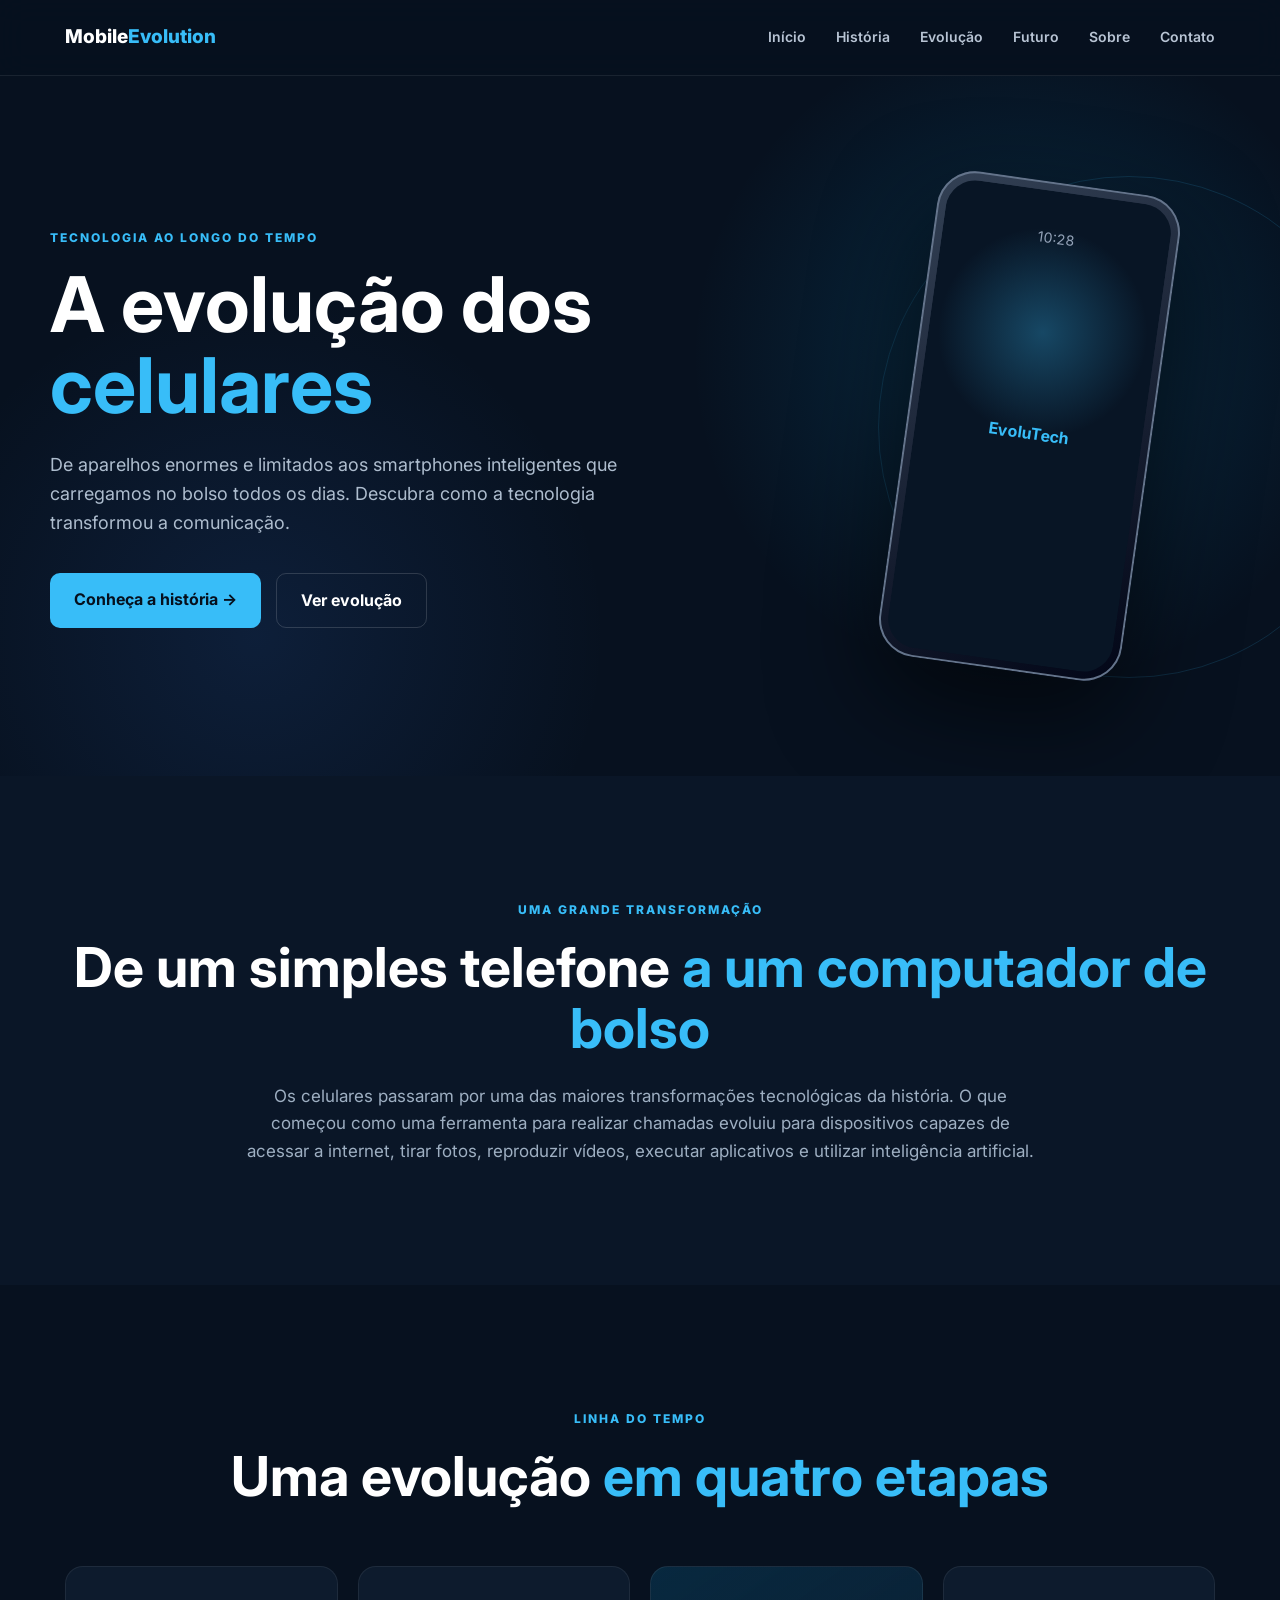
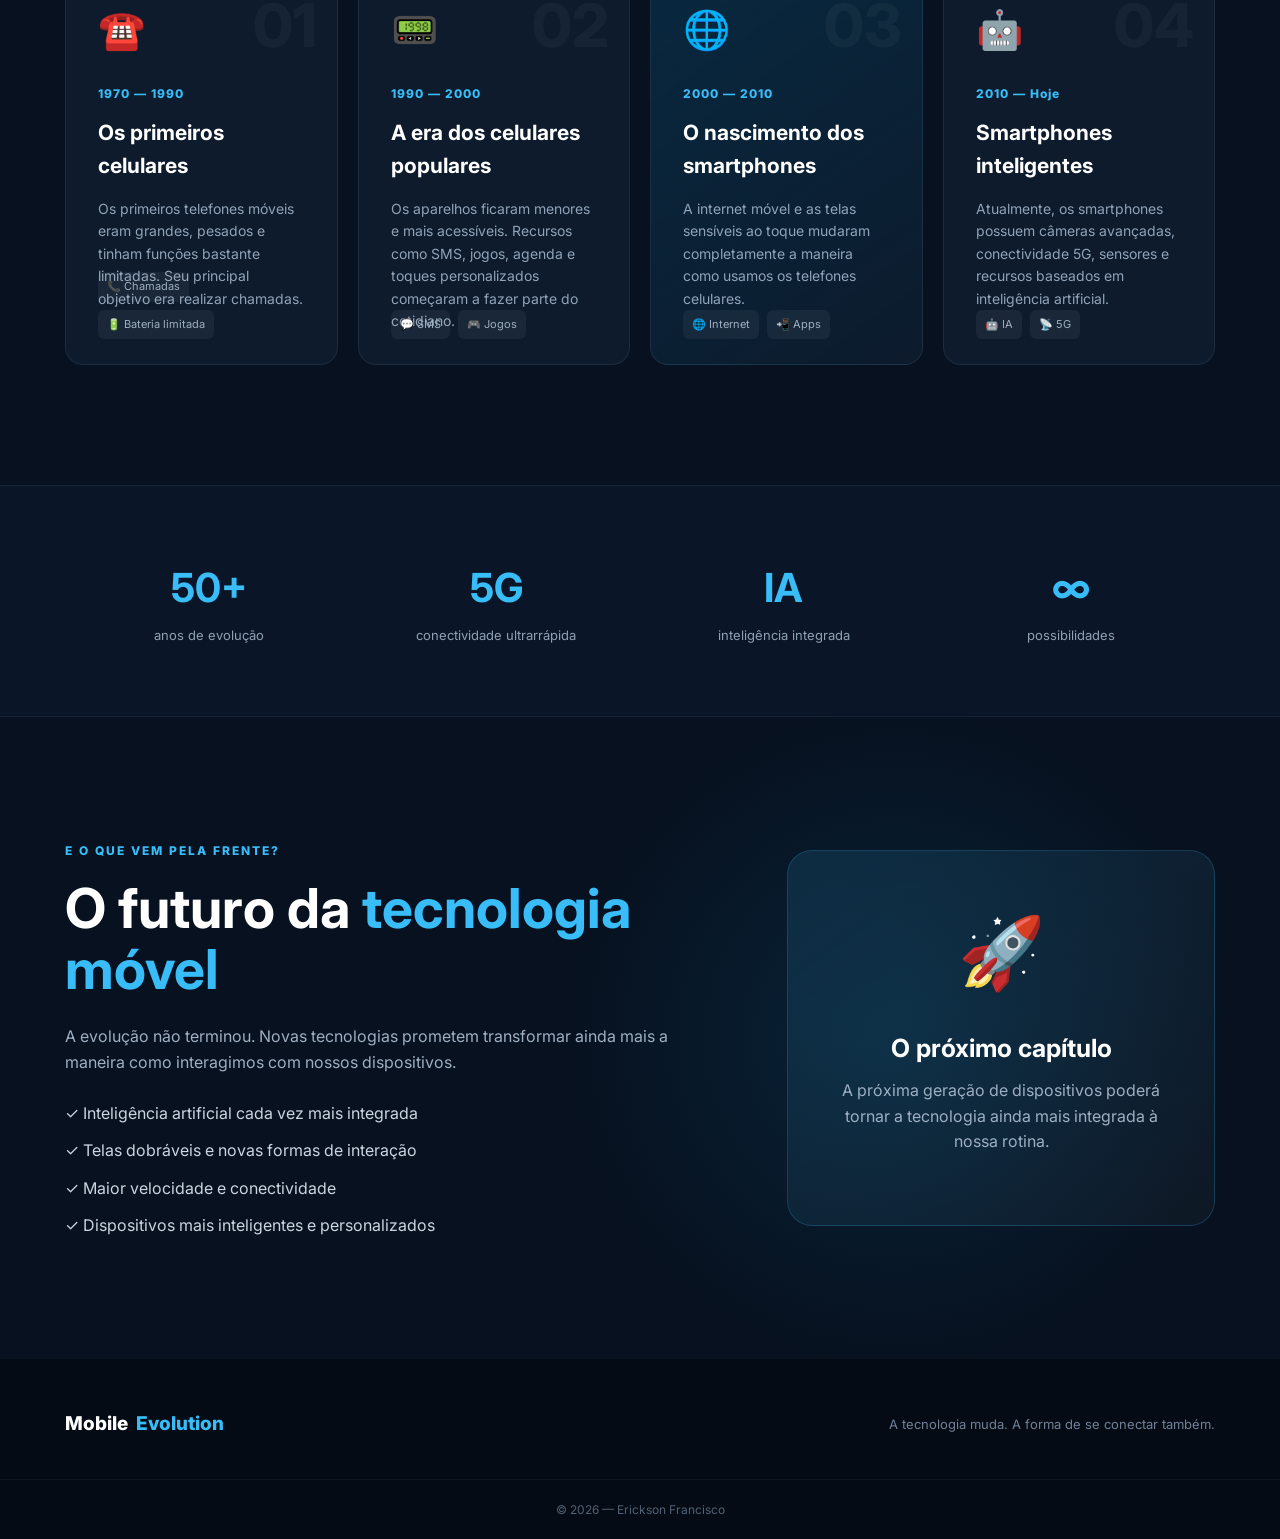
==== index.html @ 09307076 "Primeiro commit para o repositorio novo" ====
<!DOCTYPE html>

<html lang="pt-BR">
<head>
    <meta charset="UTF-8">
    <meta name="viewport" content="width=device-width, initial-scale=1.0">


<title>Evolução dos Celulares</title>

<link rel="stylesheet" href="style.css">

<link rel="preconnect" href="https://fonts.googleapis.com">
<link rel="preconnect" href="https://fonts.gstatic.com" crossorigin>
<link href="https://fonts.googleapis.com/css2?family=Inter:wght@400;500;600;700;800&display=swap" rel="stylesheet">


</head>

<body>


<!-- MENU -->
<header class="header">
    <div class="container nav">

        <div class="logo">
            <span>Mobile<span class="highlight">Evolution</span></span>
        </div>

        <nav>
            <a href="#inicio">Início</a>
            <a href="#historia">História</a>
            <a href="#evolucao">Evolução</a>
            <a href="#futuro">Futuro</a>
            <a href="sobre.html">Sobre</a>
            <a href="contato.html">Contato</a>
        </nav>

    </div>
</header>


<!-- HERO -->
<section class="hero" id="inicio">

    <div class="hero-content">

        <span class="tag">TECNOLOGIA AO LONGO DO TEMPO</span>

        <h1>
            A evolução dos
            <span>celulares</span>
        </h1>

        <p>
            De aparelhos enormes e limitados aos smartphones
            inteligentes que carregamos no bolso todos os dias.
            Descubra como a tecnologia transformou a comunicação.
        </p>

        <div class="buttons">
            <a href="#historia" class="btn primary">
                Conheça a história →
            </a>

            <a href="#evolucao" class="btn secondary">
                Ver evolução
            </a>
        </div>

    </div>

    <div class="hero-phone">
        <div class="phone">
            <div class="phone-screen">
                <div class="screen-time">10:28</div>
                <div class="screen-icon"></div>
                <div class="screen-text">EvoluTech</div>
            </div>
        </div>
    </div>

</section>


<!-- INTRODUÇÃO -->
<section class="intro" id="historia">

    <div class="container">

        <span class="section-tag">UMA GRANDE TRANSFORMAÇÃO</span>

        <h2>
            De um simples telefone
            <span>a um computador de bolso</span>
        </h2>

        <p class="intro-text">
            Os celulares passaram por uma das maiores transformações
            tecnológicas da história. O que começou como uma ferramenta
            para realizar chamadas evoluiu para dispositivos capazes de
            acessar a internet, tirar fotos, reproduzir vídeos, executar
            aplicativos e utilizar inteligência artificial.
        </p>

    </div>

</section>


<!-- CARDS -->
<section class="evolution" id="evolucao">

    <div class="container">

        <div class="section-header">
            <span class="section-tag">LINHA DO TEMPO</span>

            <h2>
                Uma evolução
                <span>em quatro etapas</span>
            </h2>
        </div>


        <div class="timeline">

            <!-- 1 -->
            <article class="card">

                <div class="card-number">01</div>

                <div class="card-icon">☎️</div>

                <span class="year">1970 — 1990</span>

                <h3>Os primeiros celulares</h3>

                <p>
                    Os primeiros telefones móveis eram grandes,
                    pesados e tinham funções bastante limitadas.
                    Seu principal objetivo era realizar chamadas.
                </p>

                <div class="card-footer">
                    <span>📞 Chamadas</span>
                    <span>🔋 Bateria limitada</span>
                </div>

            </article>


            <!-- 2 -->
            <article class="card">

                <div class="card-number">02</div>

                <div class="card-icon">📟</div>

                <span class="year">1990 — 2000</span>

                <h3>A era dos celulares populares</h3>

                <p>
                    Os aparelhos ficaram menores e mais acessíveis.
                    Recursos como SMS, jogos, agenda e toques
                    personalizados começaram a fazer parte do cotidiano.
                </p>

                <div class="card-footer">
                    <span>💬 SMS</span>
                    <span>🎮 Jogos</span>
                </div>

            </article>


            <!-- 3 -->
            <article class="card featured">

                <div class="card-number">03</div>

                <div class="card-icon">🌐</div>

                <span class="year">2000 — 2010</span>

                <h3>O nascimento dos smartphones</h3>

                <p>
                    A internet móvel e as telas sensíveis ao toque
                    mudaram completamente a maneira como usamos
                    os telefones celulares.
                </p>

                <div class="card-footer">
                    <span>🌐 Internet</span>
                    <span>📲 Apps</span>
                </div>

            </article>


            <!-- 4 -->
            <article class="card">

                <div class="card-number">04</div>

                <div class="card-icon">🤖</div>

                <span class="year">2010 — Hoje</span>

                <h3>Smartphones inteligentes</h3>

                <p>
                    Atualmente, os smartphones possuem câmeras
                    avançadas, conectividade 5G, sensores e recursos
                    baseados em inteligência artificial.
                </p>

                <div class="card-footer">
                    <span>🤖 IA</span>
                    <span>📡 5G</span>
                </div>

            </article>

        </div>

    </div>

</section>


<!-- NÚMEROS -->
<section class="numbers">

    <div class="container stats">

        <div class="stat">
            <strong>50+</strong>
            <span>anos de evolução</span>
        </div>

        <div class="stat">
            <strong>5G</strong>
            <span>conectividade ultrarrápida</span>
        </div>

        <div class="stat">
            <strong>IA</strong>
            <span>inteligência integrada</span>
        </div>

        <div class="stat">
            <strong>∞</strong>
            <span>possibilidades</span>
        </div>

    </div>

</section>


<!-- FUTURO -->
<section class="future" id="futuro">

    <div class="container future-content">

        <div>

            <span class="section-tag">E O QUE VEM PELA FRENTE?</span>

            <h2>
                O futuro da
                <span>tecnologia móvel</span>
            </h2>

            <p>
                A evolução não terminou. Novas tecnologias prometem
                transformar ainda mais a maneira como interagimos
                com nossos dispositivos.
            </p>

            <ul>
                <li>✓ Inteligência artificial cada vez mais integrada</li>
                <li>✓ Telas dobráveis e novas formas de interação</li>
                <li>✓ Maior velocidade e conectividade</li>
                <li>✓ Dispositivos mais inteligentes e personalizados</li>
            </ul>

        </div>

        <div class="future-card">
            <div class="future-icon">🚀</div>
            <h3>O próximo capítulo</h3>
            <p>
                A próxima geração de dispositivos poderá tornar
                a tecnologia ainda mais integrada à nossa rotina.
            </p>
        </div>

    </div>

</section>


<!-- FOOTER -->
<footer>

    <div class="container footer-content">

        <div class="logo">
            Mobile<span class="highlight">Evolution</span>
        </div>

        <p>
            A tecnologia muda. A forma de se conectar também.
        </p>

    </div>

    <div class="copyright">
        © 2026 — Erickson Francisco
    </div>

</footer>

</body>
</html>
---- style.css ----
* {
  margin: 0;
  padding: 0;
  box-sizing: border-box;
  }

html {
scroll-behavior: smooth;
}

body {
font-family: "Inter", sans-serif;
background: #07111f;
color: #ffffff;
line-height: 1.6;
}

.container {
width: min(1150px, 90%);
margin: auto;
}

/* =========================
HEADER
========================= */

.header {
position: sticky;
top: 0;
z-index: 1000;


background: rgba(7, 17, 31, 0.85);
backdrop-filter: blur(15px);

border-bottom: 1px solid rgba(255,255,255,0.08);


}

.nav {
height: 75px;


display: flex;
align-items: center;
justify-content: space-between;


}

.logo {
display: flex;
align-items: center;
gap: 8px;


font-size: 19px;
font-weight: 800;


}

.highlight {
color: #38bdf8;
}

nav {
display: flex;
gap: 30px;
}

nav a {
color: #b8c4d4;
text-decoration: none;
font-size: 14px;
font-weight: 600;


transition: 0.3s;


}

nav a:hover {
color: #38bdf8;
}

/* =========================
HERO
========================= */

.hero {
min-height: 700px;


display: flex;
align-items: center;

position: relative;
overflow: hidden;

background:
    radial-gradient(circle at 80% 40%, rgba(14,165,233,0.18), transparent 30%),
    radial-gradient(circle at 20% 80%, rgba(59,130,246,0.12), transparent 30%);


}

.hero::before {
content: "";


position: absolute;
width: 500px;
height: 500px;

border-radius: 50%;

border: 1px solid rgba(56,189,248,0.15);

right: -100px;
top: 100px;


}

.hero-content {
width: 55%;
position: relative;
z-index: 2;
margin-left: 50px;
}

.tag,
.section-tag {
display: inline-block;


color: #38bdf8;

font-size: 12px;
font-weight: 800;

letter-spacing: 2px;

margin-bottom: 18px;


}

.hero h1 {
font-size: clamp(48px, 6vw, 78px);
line-height: 1.05;


margin-bottom: 25px;


}

.hero h1 span,
.intro h2 span,
.section-header h2 span,
.future h2 span {
color: #38bdf8;
}

.hero p {
max-width: 600px;


color: #aebdce;

font-size: 18px;

margin-bottom: 35px;


}

.buttons {
display: flex;
gap: 15px;
}

.btn {
display: inline-block;


padding: 14px 24px;

border-radius: 10px;

text-decoration: none;

font-weight: 700;

transition: 0.3s;


}

.primary {
background: #38bdf8;
color: #06101d;
}

.primary:hover {
transform: translateY(-3px);
box-shadow: 0 10px 30px rgba(56,189,248,0.25);
}

.secondary {
border: 1px solid rgba(255,255,255,0.15);
color: white;
}

.secondary:hover {
background: rgba(255,255,255,0.06);
}

/* =========================
CELULAR
========================= */

.hero-phone {
position: absolute;


right: 10%;
top: 50%;

transform: translateY(-50%);


}

.phone {
width: 245px;
height: 490px;


padding: 9px;

border-radius: 38px;

background: linear-gradient(145deg, #334155, #020617);

box-shadow:
    0 40px 100px rgba(0,0,0,0.6),
    inset 0 0 0 2px #64748b;

transform: rotate(8deg);

animation: float 4s ease-in-out infinite;


}

.phone-screen {
height: 100%;


border-radius: 30px;

display: flex;
flex-direction: column;
align-items: center;
justify-content: center;

background:
    radial-gradient(circle at 50% 30%, rgba(56,189,248,0.3), transparent 30%),
    #081525;


}

.screen-time {
position: absolute;
top: 45px;


font-size: 14px;
color: #94a3b8;


}

.screen-icon {
font-size: 65px;


filter: drop-shadow(0 0 20px rgba(56,189,248,0.5));


}

.screen-text {
margin-top: 15px;


font-weight: 700;
color: #38bdf8;


}

@keyframes float {


0%, 100% {
    transform: rotate(8deg) translateY(0);
}

50% {
    transform: rotate(8deg) translateY(-18px);
}


}

/* =========================
INTRO
========================= */

.intro {
padding: 120px 0;


background: #0a1627;

text-align: center;


}

.intro h2,
.section-header h2,
.future h2 {
font-size: clamp(35px, 5vw, 55px);
line-height: 1.1;


margin-bottom: 25px;


}

.intro-text {
max-width: 800px;


margin: auto;

color: #9eafc2;

font-size: 17px;


}

/* =========================
EVOLUTION
========================= */

.evolution {
padding: 120px 0;
}

.section-header {
text-align: center;
margin-bottom: 60px;
}

.timeline {
display: grid;


grid-template-columns: repeat(4, 1fr);

gap: 20px;


}

.card {
position: relative;


padding: 32px;

min-height: 380px;

background: #0d1b2d;

border: 1px solid rgba(255,255,255,0.07);

border-radius: 18px;

transition: 0.4s;

overflow: hidden;


}

.card:hover {
transform: translateY(-10px);


border-color: rgba(56,189,248,0.4);

box-shadow: 0 20px 50px rgba(0,0,0,0.25);


}

.card.featured {
background:
linear-gradient(
145deg,
rgba(14,165,233,0.16),
#0d1b2d
);
}

.card-number {
position: absolute;


right: 20px;
top: 10px;

font-size: 60px;
font-weight: 800;

color: rgba(255,255,255,0.04);


}

.card-icon {
font-size: 38px;


margin-bottom: 20px;


}

.year {
color: #38bdf8;


font-size: 12px;
font-weight: 800;

letter-spacing: 1px;


}

.card h3 {
margin: 10px 0 15px;


font-size: 21px;


}

.card p {
color: #91a3b8;


font-size: 14px;


}

.card-footer {
position: absolute;


bottom: 25px;
left: 32px;
right: 32px;

display: flex;
gap: 8px;

flex-wrap: wrap;


}

.card-footer span {
padding: 6px 9px;


background: rgba(255,255,255,0.05);

border-radius: 6px;

color: #9eafc2;

font-size: 11px;


}

/* =========================
NÚMEROS
========================= */

.numbers {
padding: 70px 0;


background: #0a1627;

border-top: 1px solid rgba(255,255,255,0.05);
border-bottom: 1px solid rgba(255,255,255,0.05);


}

.stats {
display: grid;


grid-template-columns: repeat(4, 1fr);

text-align: center;


}

.stat {
display: flex;


flex-direction: column;

gap: 5px;


}

.stat strong {
font-size: 40px;


color: #38bdf8;


}

.stat span {
color: #8fa0b4;


font-size: 13px;


}

/* =========================
FUTURO
========================= */

.future {
padding: 120px 0;


background:
    radial-gradient(circle at 70% 50%, rgba(14,165,233,0.12), transparent 35%),
    #07111f;


}

.future-content {
display: grid;


grid-template-columns: 1.5fr 1fr;

align-items: center;

gap: 80px;


}

.future p {
color: #9eafc2;


margin-bottom: 25px;


}

.future ul {
list-style: none;


display: flex;

flex-direction: column;

gap: 12px;

color: #cbd5e1;


}

.future-card {
padding: 45px;


border-radius: 25px;

background:
    linear-gradient(
        145deg,
        rgba(56,189,248,0.12),
        rgba(255,255,255,0.03)
    );

border: 1px solid rgba(56,189,248,0.2);

text-align: center;


}

.future-icon {
font-size: 70px;


margin-bottom: 20px;


}

.future-card h3 {
font-size: 25px;


margin-bottom: 10px;


}

/* =========================
FOOTER
========================= */

footer {
background: #040b14;


padding-top: 50px;


}

.footer-content {
display: flex;


align-items: center;
justify-content: space-between;

padding-bottom: 40px;


}

.footer-content p {
color: #718096;


font-size: 13px;


}

.copyright {
text-align: center;


padding: 20px;

border-top: 1px solid rgba(255,255,255,0.05);

color: #526174;

font-size: 12px;


}

/* =========================
RESPONSIVIDADE
========================= */

@media (max-width: 900px) {


nav {
    display: none;
}

.hero {
    padding: 100px 0;
}

.hero-content {
    width: 100%;
    text-align: center;
}

.hero p {
    margin-left: auto;
    margin-right: auto;
}

.buttons {
    justify-content: center;
}

.hero-phone {
    display: none;
}

.timeline {
    grid-template-columns: repeat(2, 1fr);
}

.stats {
    grid-template-columns: repeat(2, 1fr);
    gap: 40px;
}

.future-content {
    grid-template-columns: 1fr;
}

}

@media (max-width: 600px) {


.hero h1 {
    font-size: 45px;
}

.buttons {
    flex-direction: column;
}

.timeline {
    grid-template-columns: 1fr;
}

.stats {
    grid-template-columns: 1fr 1fr;
}

.footer-content {
    flex-direction: column;
    gap: 20px;
    text-align: center;
}


}

/* =========================
PÁGINA DE CONTATO
========================= */

.contact-page {
min-height: calc(100vh - 75px);

padding: 100px 0 120px;

background:
    radial-gradient(
        circle at 15% 30%,
        rgba(56, 189, 248, 0.10),
        transparent 30%
    ),
    radial-gradient(
        circle at 85% 70%,
        rgba(59, 130, 246, 0.08),
        transparent 30%
    ),
    #07111f;

}

/* CABEÇALHO */

.contact-header {
text-align: center;

max-width: 750px;

margin: 0 auto 65px;

}

.contact-header h1 {
font-size: clamp(45px, 6vw, 65px);

line-height: 1.1;

margin-bottom: 20px;

}

.contact-header h1 span {
color: #38bdf8;
}

.contact-header p {
color: #9eafc2;

font-size: 17px;

}

/* GRID */

.contact-grid {
display: grid;

grid-template-columns: 0.85fr 1.15fr;

gap: 35px;

align-items: stretch;

}

/* INFORMAÇÕES */

.contact-info {
display: flex;

flex-direction: column;

gap: 15px;

}

.info-card {
display: flex;

align-items: center;

gap: 18px;

padding: 22px;

background: rgba(13, 27, 45, 0.8);

border: 1px solid rgba(255,255,255,0.07);

border-radius: 15px;

transition: 0.3s;

}

.info-card {
transform: translateX(5px);

border-color: rgba(56,189,248,0.3);

}

.info-icon {
width: 50px;
height: 50px;

display: flex;

align-items: center;
justify-content: center;

border-radius: 12px;

background: rgba(56,189,248,0.1);

font-size: 23px;

}

.info-card h3 {
font-size: 15px;

margin-bottom: 3px;

}

.info-card p {
color: #8fa0b4;

font-size: 13px;

}

/* CARD DE MENSAGEM */

.contact-message {
flex: 1;

display: flex;

flex-direction: column;

justify-content: center;

align-items: center;

text-align: center;

margin-top: 10px;

padding: 35px;

border-radius: 18px;

border: 1px solid rgba(56,189,248,0.18);

background:
    linear-gradient(
        145deg,
        rgba(56,189,248,0.10),
        rgba(255,255,255,0.02)
    );

}

.big-icon {
font-size: 55px;

margin-bottom: 15px;

}

.contact-message h3 {
font-size: 22px;

margin-bottom: 8px;

}

.contact-message p {
max-width: 300px;

color: #8fa0b4;

font-size: 14px;

}

/* FORMULÁRIO */

.contact-form {
padding: 40px;

background: rgba(13, 27, 45, 0.9);

border: 1px solid rgba(255,255,255,0.08);

border-radius: 20px;

box-shadow: 0 25px 70px rgba(0,0,0,0.25);

}

.form-group {
margin-bottom: 22px;
}

.form-group label {
display: block;

margin-bottom: 8px;

font-size: 13px;

font-weight: 600;

color: #d5deea;

}

.form-group input,
.form-group select,
.form-group textarea {

width: 100%;

padding: 14px 16px;

border-radius: 9px;

border: 1px solid rgba(255,255,255,0.10);

background: #081525;

color: white;

font-family: inherit;

font-size: 14px;

outline: none;

transition: 0.3s;

}

.form-group input::placeholder,
.form-group textarea::placeholder {
color: #526174;
}

.form-group input,
.form-group select,
.form-group textarea {

border-color: #38bdf8;

box-shadow:
    0 0 0 3px rgba(56,189,248,0.08);

}

.form-group textarea {
resize: vertical;

min-height: 140px;

}

/* CHECKBOX */

.checkbox {
display: flex;

align-items: flex-start;

gap: 10px;

margin-bottom: 25px;

}

.checkbox input {
margin-top: 4px;

accent-color: #38bdf8;

}

.checkbox label {
color: #8090a3;

font-size: 12px;

line-height: 1.5;

}

/* BOTÃO */

.submit-btn {

width: 100%;

padding: 16px;

border: none;

border-radius: 10px;

background: #38bdf8;

color: #06101d;

font-family: inherit;

font-size: 15px;

font-weight: 800;

cursor: pointer;

transition: 0.3s;

}

.submit-btn span {
margin-left: 8px;

font-size: 18px;

}

.submit-btn {

transform: translateY(-2px);

box-shadow:
    0 12px 30px rgba(56,189,248,0.25);

}

.form-note {

text-align: center;

margin-top: 15px;

color: #526174;

font-size: 11px;

}

/* LINK ATIVO */

nav a.active {
color: #38bdf8;
}

/* RESPONSIVIDADE */

@media (max-width: 800px) {

.contact-page {
    padding: 70px 0;
}

.contact-grid {
    grid-template-columns: 1fr;
}

.contact-form {
    padding: 28px 22px;
}

}

@media (max-width: 500px) {

.contact-header h1 {
    font-size: 42px;
}

.info-card {
    padding: 18px;
}

.contact-form {
    border-radius: 15px;
}

}

/* =========================
PÁGINA SOBRE
========================= */

.about-page {
background: #07111f;
}

/* HERO */

.about-hero {
padding: 110px 0 100px;

text-align: center;

background:
    radial-gradient(
        circle at 50% 20%,
        rgba(56,189,248,0.13),
        transparent 35%
    );

}

.about-hero h1 {
max-width: 850px;

margin: auto;

font-size: clamp(45px, 6vw, 70px);

line-height: 1.08;

}

.about-hero h1 span {
color: #38bdf8;
}

.about-hero p {
max-width: 750px;

margin: 25px auto 0;

color: #9eafc2;

font-size: 17px;

}

/* HISTÓRIA */

.about-story {
padding: 110px 0;

background: #0a1627;

}

.about-grid {
display: grid;

grid-template-columns: 1.4fr 0.8fr;

gap: 80px;

align-items: center;

}

.story-text h2 {
font-size: clamp(35px, 5vw, 52px);

line-height: 1.1;

margin-bottom: 25px;

}

.story-text h2 span {
color: #38bdf8;
}

.story-text p {
color: #98aabd;

font-size: 15px;

margin-bottom: 18px;

}

.story-text strong {
color: #38bdf8;
}

/* CARD HISTÓRIA */

.story-card {
padding: 45px 35px;

border-radius: 22px;

text-align: center;

border: 1px solid rgba(56,189,248,0.18);

background:
    linear-gradient(
        145deg,
        rgba(56,189,248,0.12),
        rgba(255,255,255,0.02)
    );

box-shadow: 0 25px 70px rgba(0,0,0,0.25);

}

.story-icon {
font-size: 75px;

margin-bottom: 20px;

}

.story-card > span {
color: #38bdf8;

font-size: 11px;

font-weight: 800;

letter-spacing: 2px;

}

.story-card h3 {
font-size: 28px;

margin: 12px 0;

}

.story-card p {
color: #8fa0b4;

font-size: 14px;

}

/* CONTEXTO ACADÊMICO */

.academic {
padding: 110px 0;
}

.academic-header {
max-width: 800px;

margin: 0 auto 60px;

text-align: center;

}

.academic-header h2 {
font-size: clamp(35px, 5vw, 52px);

line-height: 1.1;

margin-bottom: 20px;

}

.academic-header h2 span {
color: #38bdf8;
}

.academic-header p {
color: #8fa0b4;

font-size: 15px;

}

/* CARDS ACADÊMICOS */

.academic-cards {
display: grid;

grid-template-columns: repeat(3, 1fr);

gap: 20px;

}

.academic-card {
padding: 35px;

background: #0d1b2d;

border: 1px solid rgba(255,255,255,0.07);

border-radius: 18px;

transition: 0.35s;

}

.academic-card {
transform: translateY(-8px);

border-color: rgba(56,189,248,0.35);

box-shadow: 0 20px 50px rgba(0,0,0,0.25);

}

.academic-icon {
font-size: 40px;

margin-bottom: 20px;

}

.academic-card > span {
color: #38bdf8;

font-size: 10px;

font-weight: 800;

letter-spacing: 2px;

}

.academic-card h3 {
font-size: 23px;

margin: 8px 0 12px;

}

.academic-card p {
color: #8fa0b4;

font-size: 14px;

}

/* OBJETIVO */

.objective {
padding: 110px 0;

background: #0a1627;

}

.objective-content {
display: grid;

grid-template-columns: 1.2fr 0.8fr;

gap: 80px;

align-items: center;

}

.objective h2 {
font-size: clamp(38px, 5vw, 55px);

margin-bottom: 25px;

}

.objective p {
color: #96a8bb;

font-size: 15px;

margin-bottom: 18px;

}

/* CARD OBJETIVO */

.objective-card {
padding: 35px;

border-radius: 20px;

background: #0d1b2d;

border: 1px solid rgba(255,255,255,0.07);

}

.objective-number {
display: inline-flex;

align-items: center;
justify-content: center;

width: 35px;
height: 35px;

margin-top: 10px;

border-radius: 8px;

background: rgba(56,189,248,0.1);

color: #38bdf8;

font-size: 12px;

font-weight: 800;

}

.objective-card h3 {
margin-top: 10px;

font-size: 19px;

}

.objective-card p {
font-size: 13px;

margin-bottom: 10px;

}

/* CONCLUSÃO */

.about-final {
padding: 110px 0;
}

.final-box {
max-width: 850px;

margin: auto;

padding: 65px 50px;

text-align: center;

border-radius: 25px;

border: 1px solid rgba(56,189,248,0.18);

background:
    radial-gradient(
        circle at 50% 0%,
        rgba(56,189,248,0.12),
        transparent 45%
    ),
    #0d1b2d;

}

.final-icon {
font-size: 60px;

margin-bottom: 15px;

}

.final-box h2 {
font-size: clamp(35px, 5vw, 50px);

line-height: 1.1;

margin-bottom: 25px;

}

.final-box h2 span {
color: #38bdf8;
}

.final-box p {
max-width: 700px;

margin: 0 auto 18px;

color: #96a8bb;

font-size: 15px;

}

.academic-signature {
display: flex;

flex-direction: column;

gap: 5px;

margin-top: 35px;

padding-top: 25px;

border-top: 1px solid rgba(255,255,255,0.07);

}

.academic-signature strong {
color: #dce5ef;

font-size: 13px;

}

.academic-signature span {
color: #38bdf8;

font-size: 12px;

}

/* RESPONSIVIDADE */

@media (max-width: 850px) {

.about-grid,
.objective-content {
    grid-template-columns: 1fr;

    gap: 45px;
}

.academic-cards {
    grid-template-columns: 1fr;
}

.about-hero {
    padding: 80px 0;
}

}

@media (max-width: 600px) {

.about-story,
.academic,
.objective,
.about-final {
    padding: 75px 0;
}

.final-box {
    padding: 45px 25px;
}

}
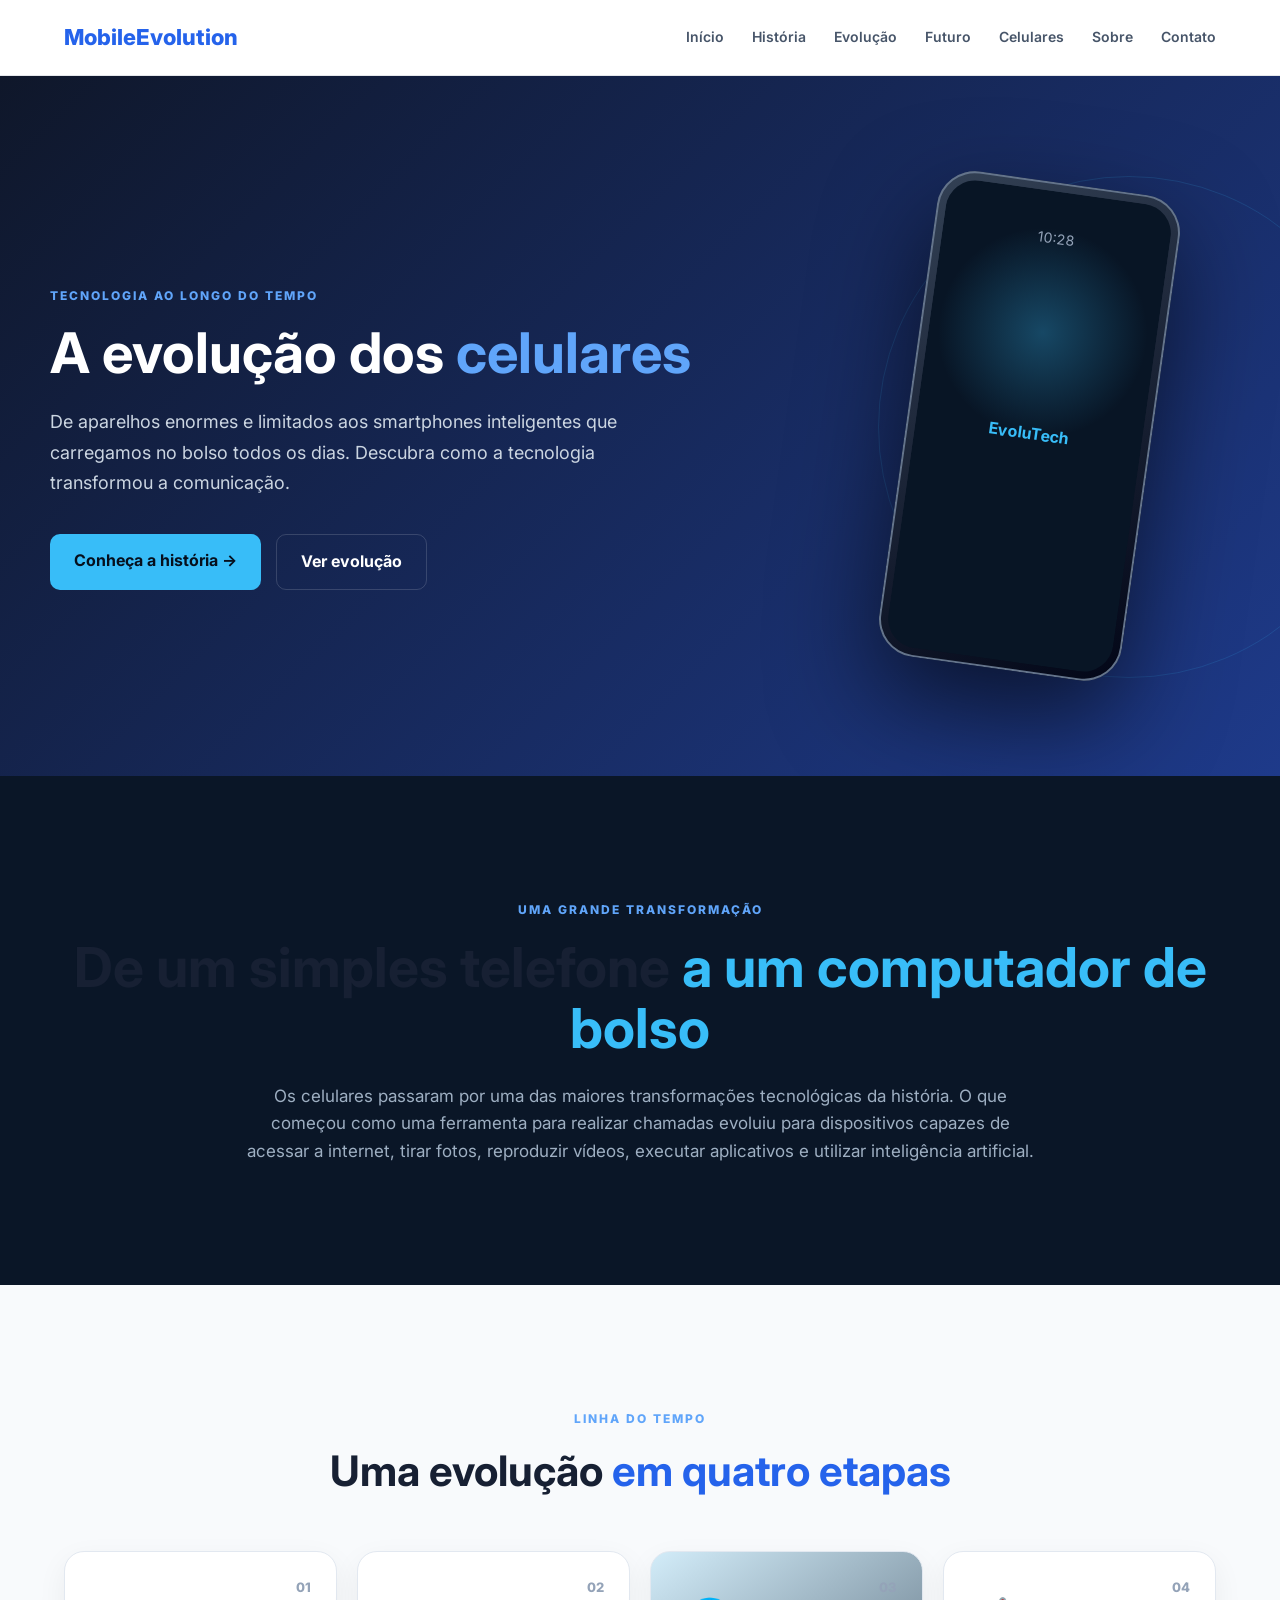
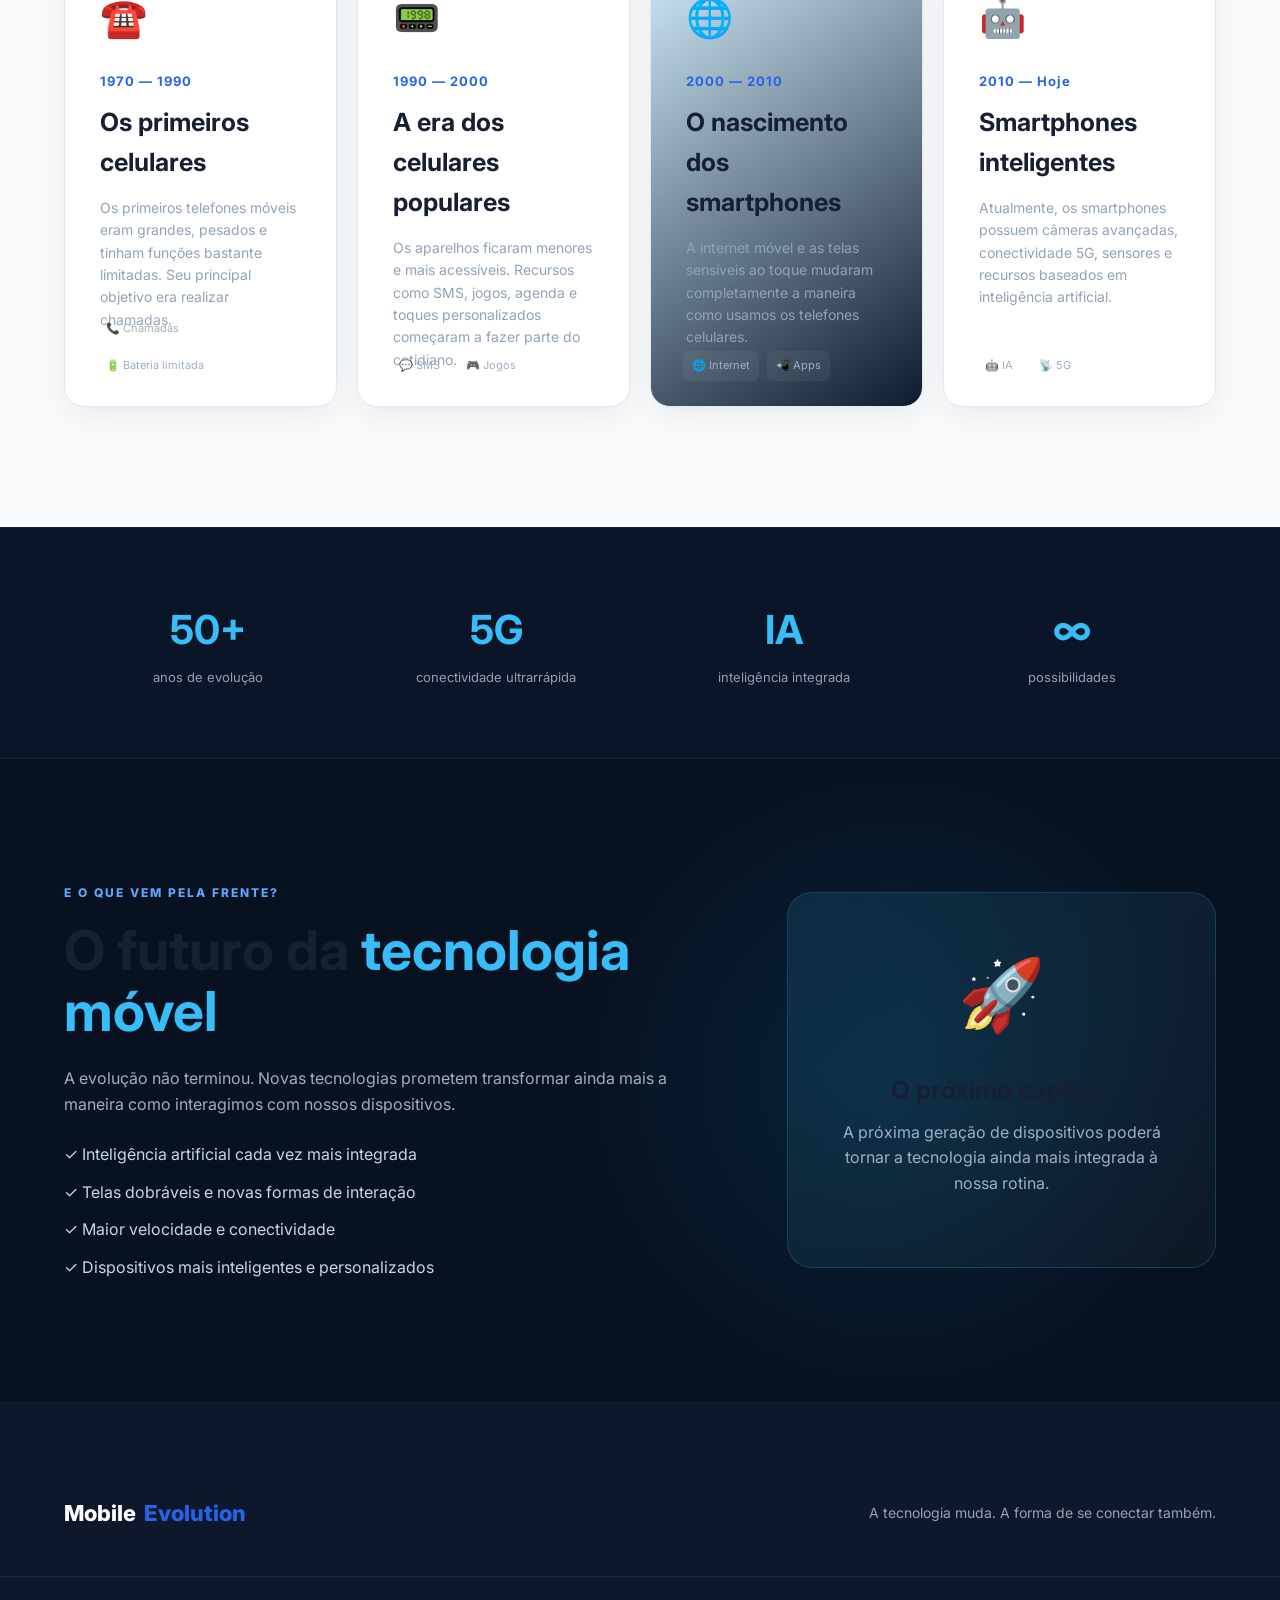
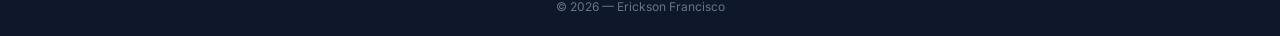
==== commit 25774d90: "Passo 5 adicionando página celulares" ====
--- a/index.html
+++ b/index.html
@@ -33,6 +33,7 @@
             <a href="#historia">História</a>
             <a href="#evolucao">Evolução</a>
             <a href="#futuro">Futuro</a>
+            <a href="celulares.html">Celulares</a>
             <a href="sobre.html">Sobre</a>
             <a href="contato.html">Contato</a>
         </nav>
--- a/style.css
+++ b/style.css
@@ -1637,4 +1637,333 @@
     padding: 45px 25px;
 }
 
+}
+
+* {
+    margin: 0;
+    padding: 0;
+    box-sizing: border-box;
+}
+
+body {
+    font-family: 'Inter', sans-serif;
+    background: #f8fafc;
+    color: #172033;
+}
+
+.container {
+    width: 90%;
+    max-width: 1200px;
+    margin: auto;
+}
+
+
+/* =========================
+   HEADER
+========================= */
+
+.header {
+    background: #ffffff;
+    border-bottom: 1px solid #e5e7eb;
+    position: sticky;
+    top: 0;
+    z-index: 10;
+}
+
+.nav {
+    min-height: 75px;
+    display: flex;
+    align-items: center;
+    justify-content: space-between;
+}
+
+.logo {
+    font-size: 22px;
+    font-weight: 800;
+    color: #172033;
+}
+
+.logo span {
+    color: #2563eb;
+}
+
+nav {
+    display: flex;
+    gap: 28px;
+}
+
+nav a {
+    text-decoration: none;
+    color: #475569;
+    font-size: 14px;
+    font-weight: 600;
+    transition: 0.3s;
+}
+
+nav a:hover {
+    color: #2563eb;
+}
+
+
+/* =========================
+   HERO
+========================= */
+
+.hero {
+    padding: 100px 0 80px;
+    background: linear-gradient(135deg, #0f172a, #1e3a8a);
+    color: white;
+}
+
+.tag,
+.section-tag {
+    display: inline-block;
+    font-size: 12px;
+    font-weight: 800;
+    letter-spacing: 2px;
+    color: #60a5fa;
+    margin-bottom: 18px;
+}
+
+.hero h1 {
+    max-width: 700px;
+    font-size: 56px;
+    line-height: 1.05;
+    margin-bottom: 25px;
+}
+
+.hero h1 span {
+    color: #60a5fa;
+}
+
+.hero p {
+    max-width: 650px;
+    font-size: 18px;
+    line-height: 1.7;
+    color: #cbd5e1;
+}
+
+
+/* =========================
+   SEÇÃO CELULARES
+========================= */
+
+.celulares {
+    padding: 90px 0;
+}
+
+.section-header {
+    text-align: center;
+    margin-bottom: 55px;
+}
+
+.section-header h2 {
+    font-size: 42px;
+    line-height: 1.2;
+    color: #172033;
+}
+
+.section-header h2 span {
+    color: #2563eb;
+}
+
+
+/* =========================
+   CARDS
+========================= */
+
+.cards {
+    display: grid;
+    grid-template-columns: repeat(3, 1fr);
+    gap: 25px;
+}
+
+.card {
+    position: relative;
+    background: #ffffff;
+    border: 1px solid #e2e8f0;
+    border-radius: 20px;
+    padding: 35px;
+    box-shadow: 0 10px 30px rgba(15, 23, 42, 0.06);
+    transition: 0.3s;
+}
+
+.card:hover {
+    transform: translateY(-8px);
+    box-shadow: 0 20px 40px rgba(15, 23, 42, 0.12);
+}
+
+.card.destaque {
+    border: 2px solid #2563eb;
+}
+
+.card-number {
+    position: absolute;
+    top: 25px;
+    right: 25px;
+    font-size: 13px;
+    font-weight: 800;
+    color: #94a3b8;
+}
+
+.phone-icon {
+    width: 65px;
+    height: 65px;
+    display: flex;
+    align-items: center;
+    justify-content: center;
+    background: #eff6ff;
+    border-radius: 16px;
+    font-size: 30px;
+    margin-bottom: 25px;
+}
+
+.year {
+    font-size: 13px;
+    font-weight: 700;
+    color: #2563eb;
+}
+
+.card h3 {
+    font-size: 25px;
+    margin: 8px 0 15px;
+    color: #172033;
+}
+
+.description {
+    font-size: 14px;
+    line-height: 1.7;
+    color: #64748b;
+    margin-bottom: 25px;
+}
+
+
+/* =========================
+   ATRIBUTOS
+========================= */
+
+.attributes {
+    border-top: 1px solid #e2e8f0;
+    padding-top: 18px;
+}
+
+.attributes div {
+    display: flex;
+    justify-content: space-between;
+    align-items: center;
+    gap: 15px;
+    padding: 10px 0;
+    border-bottom: 1px solid #f1f5f9;
+}
+
+.attributes div:last-child {
+    border-bottom: none;
+}
+
+.attributes span {
+    font-size: 12px;
+    color: #64748b;
+}
+
+.attributes strong {
+    font-size: 13px;
+    color: #172033;
+    text-align: right;
+}
+
+
+/* =========================
+   FOOTER
+========================= */
+
+footer {
+    background: #0f172a;
+    color: white;
+}
+
+.footer-content {
+    padding: 45px 0;
+    display: flex;
+    align-items: center;
+    justify-content: space-between;
+}
+
+.footer-content .logo {
+    color: white;
+}
+
+.footer-content p {
+    color: #94a3b8;
+    font-size: 14px;
+}
+
+.copyright {
+    border-top: 1px solid #1e293b;
+    padding: 20px;
+    text-align: center;
+    color: #64748b;
+    font-size: 12px;
+}
+
+
+/* =========================
+   RESPONSIVIDADE
+========================= */
+
+@media (max-width: 900px) {
+
+    .cards {
+        grid-template-columns: 1fr;
+    }
+
+    .card {
+        max-width: 600px;
+        margin: auto;
+    }
+
+    .hero h1 {
+        font-size: 45px;
+    }
+
+    .section-header h2 {
+        font-size: 34px;
+    }
+}
+
+
+@media (max-width: 650px) {
+
+    .nav {
+        flex-direction: column;
+        gap: 15px;
+        padding: 20px 0;
+    }
+
+    nav {
+        gap: 15px;
+        flex-wrap: wrap;
+        justify-content: center;
+    }
+
+    .hero {
+        padding: 70px 0;
+    }
+
+    .hero h1 {
+        font-size: 38px;
+    }
+
+    .hero p {
+        font-size: 16px;
+    }
+
+    .celulares {
+        padding: 60px 0;
+    }
+
+    .footer-content {
+        flex-direction: column;
+        gap: 15px;
+        text-align: center;
+    }
 }
